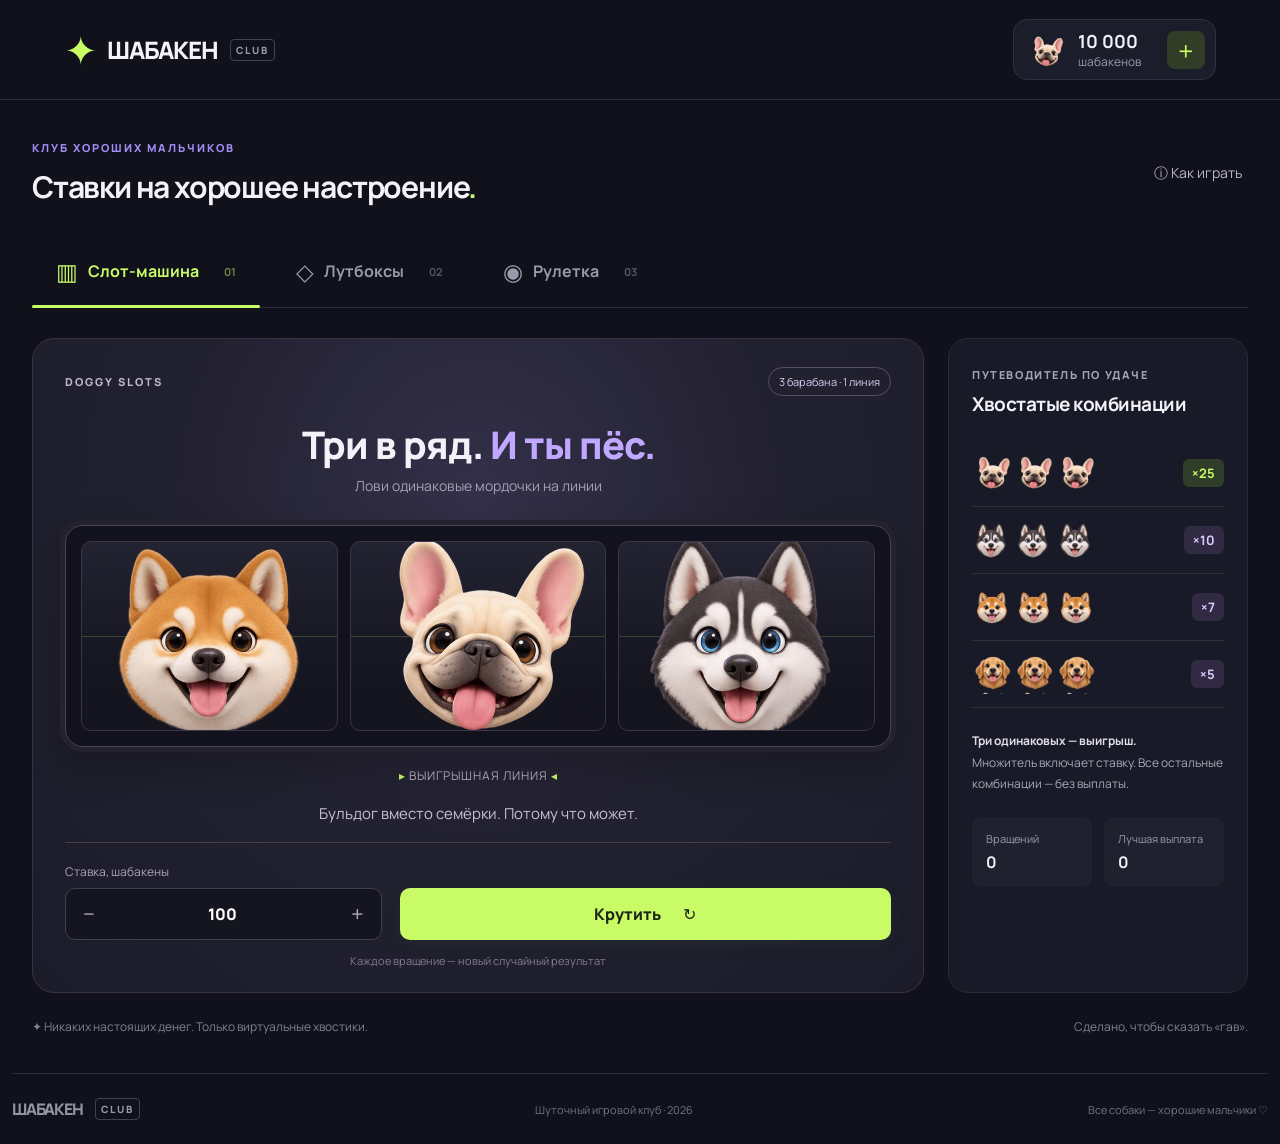
==== index.html @ 7f87ccec "Publish Shabaken Club on GitHub Pages" ====
<!doctype html>
<html lang="ru"><head><meta charset="UTF-8"><meta name="viewport" content="width=device-width,initial-scale=1"><meta name="theme-color" content="#10111b"><meta name="description" content="Слоты, лутбоксы и рулетка. Только собачки, котики и виртуальные шабакены."><title>ШАБАКЕН — клуб хороших мальчиков</title><link rel="icon" href="data:image/svg+xml,%3Csvg xmlns='http://www.w3.org/2000/svg' viewBox='0 0 64 64'%3E%3Crect width='64' height='64' rx='18' fill='%23c9fb66'/%3E%3Ctext x='8' y='47' font-size='44'%3E🐾%3C/text%3E%3C/svg%3E"><link rel="stylesheet" href="style.css"></head>
<body><header class="topbar"><a class="brand" href="#slots"><span class="brand-icon">✦</span> ШАБАКЕН<span class="brand-tag">CLUB</span></a><div class="wallet"><span class="coin">🐶</span><div><strong id="balance">10 000</strong><span>шабакенов</span></div><button id="refill" class="plus" aria-label="Получить 5 000 бесплатных шабакенов">+</button></div></header>
<main><div class="intro"><div><div class="eyebrow">КЛУБ ХОРОШИХ МАЛЬЧИКОВ</div><h1>Ставки на хорошее настроение<span>.</span></h1></div><button class="text-button" id="rules">ⓘ Как играть</button></div>
<nav class="tabs" aria-label="Режим игры"><button class="tab active" data-mode="slots" aria-selected="true"><span>▥</span> Слот-машина <small>01</small></button><button class="tab" data-mode="loot" aria-selected="false"><span>◇</span> Лутбоксы <small>02</small></button><button class="tab" data-mode="roulette" aria-selected="false"><span>◉</span> Рулетка <small>03</small></button></nav>
<section id="game" aria-label="Игровая зона"></section>
<section class="bottom-line"><span>✦ Никаких настоящих денег. Только виртуальные хвостики.</span><span>Сделано, чтобы сказать «гав».</span></section></main>
<footer><a class="brand" href="#slots">ШАБАКЕН<span class="brand-tag">CLUB</span></a><span>Шуточный игровой клуб · 2026</span><span>Все собаки — хорошие мальчики ♡</span></footer>
<div id="toast" role="status"></div><dialog id="modal"><button id="close-modal" class="close" aria-label="Закрыть">×</button><div id="modal-content"></div></dialog><script type="module" src="app.js"></script></body></html>
---- style.css ----
@import url('https://fonts.googleapis.com/css2?family=Manrope:wght@400;500;600;700;800&display=swap');
:root{font-family:Manrope,Arial,sans-serif;color:#f3f2f8;background:#10111b;font-synthesis:none;color-scheme:dark;--muted:#999aa9;--lime:#c9fb66;--purple:#a28cf7;--line:#2a2b39}*{box-sizing:border-box}body{margin:0}button,input,select{font:inherit}button,a,input,select{-webkit-tap-highlight-color:transparent}button{cursor:pointer}button:disabled{cursor:wait;opacity:.5}button:focus-visible,a:focus-visible,input:focus-visible,select:focus-visible{outline:3px solid var(--lime);outline-offset:4px}a{color:inherit;text-decoration:none}.topbar{height:100px;padding:0 max(5%,calc((100vw - 1320px)/2));border-bottom:1px solid var(--line);display:flex;align-items:center;justify-content:space-between}.brand{font-weight:800;font-size:24px;letter-spacing:-1px;display:flex;align-items:center;gap:10px}.brand-icon{color:var(--lime);font-size:40px}.brand-tag{font-size:10px;letter-spacing:2px;color:var(--muted);border:1px solid #41424d;border-radius:4px;padding:3px 5px;margin-left:2px}.wallet{display:flex;align-items:center;gap:13px;background:#1c1d2b;padding:9px 10px 9px 14px;border:1px solid #303140;border-radius:14px}.coin{font-size:28px}.wallet strong{font-size:18px}.wallet div>span{font-size:12px;color:var(--muted);display:block}.plus{border:0;border-radius:8px;color:var(--lime);background:#323d27;font-size:27px;width:38px;height:38px;margin-left:13px}main{max-width:1320px;margin:auto;padding:40px 32px 0}.intro{display:flex;justify-content:space-between;align-items:center;margin-bottom:32px}.eyebrow{font-size:11px;letter-spacing:2px;color:var(--purple);font-weight:800}h1{font-size:30px;letter-spacing:-1.2px;line-height:1.3;margin:12px 0 0}h1>span{color:var(--lime)}.text-button{color:#b9b8c6;background:none;border:0;font-size:14px}.tabs{display:flex;border-bottom:1px solid var(--line);gap:12px;margin-bottom:30px}.tab{font-size:16px;font-weight:700;background:none;border:0;color:var(--muted);padding:17px 24px 20px;position:relative;display:flex;align-items:center;gap:10px}.tab>span{font-size:23px}.tab small{font-size:11px;opacity:.5;margin-left:15px}.tab.active{color:var(--lime)}.tab.active:after{position:absolute;content:'';height:3px;background:var(--lime);bottom:-1px;left:0;right:0;border-radius:3px}.game-layout{display:grid;grid-template-columns:minmax(0,1fr) 300px;gap:24px}.machine{background:radial-gradient(ellipse at 50% 25%,#333049 0,#222130 48%,#1b1b29 100%);border:1px solid #363343;border-radius:22px;overflow:hidden;position:relative;padding:28px 32px 24px}.machine-head{display:flex;justify-content:space-between;align-items:center}.tiny-label{font-size:11px;letter-spacing:2px;font-weight:800;color:#beb9ce}.pill{font-size:11px;padding:6px 10px;border:1px solid #555062;color:#d6ccf2;border-radius:20px}.game-title{text-align:center;margin:22px 0 6px;font-size:38px;letter-spacing:-1px;font-weight:800}.game-title em{color:#c0a7ff;font-style:normal}.sub{text-align:center;color:#a6a0b6;font-size:14px;margin:0}.reels{display:grid;grid-template-columns:repeat(3,1fr);gap:12px;margin:30px 0 20px;padding:15px;background:#11121d;border:1px solid #494255;border-radius:18px;box-shadow:0 0 0 5px #242231,0 16px 40px #0004;position:relative}.reel{height:190px;background:linear-gradient(#222231,#151520 75%);border:1px solid #383647;border-radius:10px;display:flex;justify-content:center;align-items:center;overflow:hidden;position:relative}.reel:after{content:'';position:absolute;left:0;right:0;top:50%;height:1px;background:#c9fb6630}.reel .art{width:95%;aspect-ratio:1;position:relative;z-index:1}.emoji-art{display:flex;align-items:center;justify-content:center;font-size:90px}.payline{text-align:center;font-size:12px;color:#b9abc9;letter-spacing:1px}.payline span{color:var(--lime)}.result{min-height:58px;display:flex;align-items:center;justify-content:center;text-align:center;font-size:15px;color:#c7bfd6;padding:12px 0}.result.win{color:var(--lime);font-weight:800}.controls{border-top:1px solid #41404b;padding-top:20px;display:flex;gap:18px;align-items:flex-end}.field{flex:1;min-width:0}.field label{display:block;font-size:12px;color:#aaa5b8;margin-bottom:8px}.stepper{display:flex;background:#15151f;border:1px solid #41404d;border-radius:10px;height:52px;align-items:center}.stepper button{background:none;color:#adabbc;border:0;font-size:22px;padding:0 17px;height:100%}.stepper input{width:60px;min-width:0;flex:1;background:none;border:0;color:white;text-align:center;font-size:16px;font-weight:800;-moz-appearance:textfield}.stepper input::-webkit-inner-spin-button{display:none}.primary{background:var(--lime);color:#202617;border:0;border-radius:10px;font-size:16px;font-weight:800;min-height:52px;padding:13px 24px;box-shadow:0 4px 20px #c9fb660c}.spin{flex:1.4;display:flex;justify-content:center;gap:22px;align-items:center}.hint{text-align:center;font-size:11px;color:#827d95;margin:13px 0 0}.sidebar{background:#191a27;border:1px solid var(--line);border-radius:20px;padding:23px}.section-kicker{color:#a7a1b7;font-size:11px;font-weight:800;letter-spacing:1.6px}.sidebar h2{font-size:19px;margin:7px 0 23px;letter-spacing:-.5px}.payout-row{display:flex;align-items:center;justify-content:space-between;gap:7px;padding:13px 0;border-bottom:1px solid #30303d;font-size:13px}.payout-symbols{display:flex;gap:2px}.mini{width:40px;height:40px;display:inline-block;font-size:28px;border-radius:9px}.payout-row b{color:#dbcbff;background:#302b42;padding:5px 9px;border-radius:6px;font-size:13px}.payout-row:first-of-type b{color:var(--lime);background:#303e29}.side-note{color:#aaa7b7;font-size:12px;line-height:1.8;margin:22px 0 0}.side-note strong{color:#e3deed}.stats{display:flex;gap:12px;margin-top:22px}.stat{flex:1;padding:14px;background:#20212f;border-radius:10px}.stat span{font-size:11px;color:var(--muted);display:block}.stat strong{display:block;margin-top:5px;font-size:16px}.bottom-line{display:flex;justify-content:space-between;font-size:12px;color:#828292;padding:25px 0 38px;gap:20px}footer{max-width:1256px;margin:0 auto;border-top:1px solid var(--line);padding:24px 0;display:flex;align-items:center;justify-content:space-between;color:#717382;font-size:11px}footer .brand{font-size:16px;color:#9494a2}#toast{position:fixed;bottom:25px;left:50%;transform:translateX(-50%);background:#c9fb66;color:#1d2418;padding:14px 24px;border-radius:12px;font-size:14px;font-weight:700;opacity:0;pointer-events:none;z-index:20;transition:opacity .2s}#toast.show{opacity:1}dialog{background:#202130;color:#eee;max-width:620px;width:calc(100% - 32px);border:1px solid #494458;border-radius:20px;padding:30px;line-height:1.8}dialog::backdrop{background:#080914b8;backdrop-filter:blur(6px)}dialog h2{font-size:24px;margin-top:0}.close{float:right;background:#303140;border:0;color:white;border-radius:8px;font-size:24px;padding:0 10px}dialog p,dialog li{font-size:14px;color:#c6c4d0}.spinning .art{animation:shuffle .16s infinite}.spinning .reel:nth-child(2) .art{animation-delay:.04s}.spinning .reel:nth-child(3) .art{animation-delay:.08s}@keyframes shuffle{0%{transform:translateY(-50px);filter:blur(3px)}100%{transform:translateY(55px);filter:blur(3px)}}@media(prefers-reduced-motion:reduce){*,*:before,*:after{animation:none!important;transition:none!important}}@media(max-width:950px){.game-layout{grid-template-columns:minmax(0,1fr) 250px}.machine{padding:22px}.reel{height:160px}.tab{padding-left:16px;padding-right:16px}footer{margin:0 32px}.intro h1{font-size:25px}.payout-symbols .mini{width:31px;height:31px}.sidebar{padding:18px}}@media(max-width:720px){.topbar{height:82px;padding:0 18px}.brand{font-size:19px}.brand-icon{font-size:30px}.brand-tag{font-size:8px}.wallet{gap:7px;padding:7px}.wallet strong{font-size:15px}.wallet .coin{font-size:22px}.plus{margin-left:3px;width:30px;height:33px}main{padding:27px 16px 0}.intro{align-items:flex-start;gap:12px;margin-bottom:22px}h1{font-size:23px!important;max-width:330px}.intro .text-button{font-size:0}.intro .text-button:first-letter{font-size:22px}.eyebrow{font-size:9px}.tabs{gap:0;margin-bottom:20px}.tab{flex:1;font-size:13px;padding:12px 4px 16px;gap:6px;justify-content:center}.tab small{display:none}.tab>span{font-size:20px}.game-layout{grid-template-columns:1fr}.machine{padding:19px 16px}.game-title{font-size:32px}.reels{padding:9px;gap:7px;margin:25px 0 14px}.reel{height:auto;min-height:112px;aspect-ratio:.9}.emoji-art{font-size:62px}.controls{gap:12px}.primary{padding:12px 15px;font-size:14px}.stepper button{padding:0 13px}.sidebar{padding:20px}.sidebar h2{margin-bottom:8px}.payout-symbols .mini{width:40px;height:40px}.bottom-line{display:block;padding:22px 0;font-size:11px;line-height:1.8}.bottom-line span{display:block}footer{margin:0 16px;gap:15px;flex-wrap:wrap}footer>span:last-child{display:none}}
.art{display:inline-block;flex-shrink:0;background-image:url('dogs.png');background-size:300% 300%;background-repeat:no-repeat;vertical-align:middle}.coin .art{width:37px;height:37px}.toxic .art{filter:hue-rotate(65deg) saturate(1.4)}.cosmic .art{filter:hue-rotate(200deg) saturate(1.5)}.secondary{border:1px solid #494451;border-radius:10px;background:#242331;color:#ddd6ef;padding:12px 18px;font-size:14px}.secondary b{color:var(--lime);margin-left:12px}.loot-header{display:flex;justify-content:space-between;align-items:center;gap:14px;margin-bottom:25px}.loot-header h2{font-size:28px;margin:8px 0;letter-spacing:-1px}.box-grid{display:grid;grid-template-columns:repeat(3,1fr);gap:20px}.box-card{text-align:left;color:#eeedf4;position:relative;background:radial-gradient(ellipse at 50% 38%,#373044,#1d1d2b 65%);border:1px solid #35323f;border-radius:18px;padding:23px;transition:border-color .2s,transform .2s}.box-card:hover{transform:translateY(-3px);border-color:#8b7bac}.box-card.selected{border-color:var(--lime);box-shadow:0 0 0 1px #c9fb6630}.box-art{height:210px;display:flex;justify-content:center;margin:10px 0}.box-art .art{height:100%;aspect-ratio:1}.box-card h3{margin:12px 0 6px;font-size:21px;letter-spacing:-.5px}.box-card p{font-size:13px;line-height:1.7;min-height:44px;margin:0;color:#a8a3b7}.box-price{border-top:1px solid #3b3648;padding-top:16px;margin-top:17px;font-size:20px;font-weight:800}.box-price span{font-size:12px;color:#a9a4b5;font-weight:400}.box-price b{float:right;font-size:16px;color:var(--lime)}.loot-action{display:flex;align-items:center;justify-content:space-between;gap:20px;background:#1c1d2a;border-radius:14px;padding:22px;margin-top:22px}.loot-action h3{margin:0 0 6px;font-size:17px}.loot-action p{font-size:12px;color:#a6a3b5;margin:0}.loot-result{margin-top:20px;border:1px dashed #494155;border-radius:14px;min-height:155px;display:flex;gap:23px;justify-content:center;align-items:center;padding:12px 24px;background:linear-gradient(110deg,#23202f,#1b1b28)}.loot-result>span{font-size:40px;color:#af9acb}.loot-result p{font-size:14px;color:#a6a0b7}.loot-result h3{margin:7px 0;font-size:22px}.loot-result .drop-art .art{width:130px;height:130px}.drop-star{margin-left:auto;color:var(--lime)!important}.opening .art{width:130px;height:130px;animation:wobble .25s infinite alternate}@keyframes wobble{to{transform:rotate(8deg) scale(1.06)}}.pool-header{display:flex;align-items:center;justify-content:space-between;gap:15px;margin-top:24px}.pool-header h3{font-size:18px}.pool-header>span{font-size:12px;color:#9f99ab}.pool{display:grid;grid-template-columns:repeat(4,1fr);gap:12px}.pool-item{display:flex;align-items:center;gap:10px;border:1px solid var(--line);border-radius:10px;padding:10px}.pool-item>.art{width:56px;height:56px}.pool-item b{display:block;font-size:12px}.rarity{font-size:11px;display:inline-block;margin-top:7px;color:#aca8bb}.rarity.chase{color:var(--lime)}.rarity.rare{color:#bc9eff}.local-note{font-size:11px;color:#807a90;line-height:1.8;margin-top:20px}.collection-grid{display:grid;grid-template-columns:repeat(3,1fr);gap:14px}.collection-item{background:#191a27;border:1px solid #393444;border-radius:12px;padding:15px;text-align:center}.collection-item .art{width:100%;aspect-ratio:1}.collection-item b{display:block;font-size:13px;line-height:1.5;margin:8px 0}.collection-item>span:last-child{color:#a7a2b5;font-size:12px}.empty-collection{text-align:center;font-size:60px;color:#bba0e9;padding:25px}.source-link{color:var(--lime);text-decoration:underline}.wheel-wrap{position:relative;width:330px;aspect-ratio:1;margin:28px auto 10px}.wheel{position:relative;height:100%;border-radius:50%;border:9px solid #5e516b;box-shadow:0 0 0 5px #191724,0 0 0 7px #484152,0 20px 50px #0005;transition:transform 3.2s cubic-bezier(.15,.65,.12,1)}.pointer{position:absolute;top:-17px;left:50%;transform:translateX(-50%);z-index:4;color:var(--lime);font-size:28px;filter:drop-shadow(0 3px 2px #0008)}.wheel-number{position:absolute;inset:0;display:flex;justify-content:center;text-align:center}.wheel-number b{padding-top:8px;font-size:10px;font-weight:800}.wheel-center{position:absolute;inset:22%;background:radial-gradient(#383146,#1c1b2a);border:7px solid #5d4d66;border-radius:50%;display:flex;flex-direction:column;align-items:center;justify-content:center;box-shadow:0 0 0 4px #1d1b29}.wheel-center .art{width:120px;height:120px}.wheel-center>span:last-child{font-size:7px;letter-spacing:1.5px;color:#d1beda;margin-top:2px}.roulette-sidebar{padding:22px}.color-bets{display:grid;gap:9px}.color-bet{display:flex;align-items:center;gap:10px;text-align:left;padding:8px 10px;border-radius:10px;background:#232330;border:1px solid #464150;color:white;min-height:60px}.color-bet.red{background:#422734;border-color:#714054}.color-bet.zero{background:#29352a;border-color:#465c3b}.color-bet.chosen{outline:2px solid var(--lime);outline-offset:2px}.color-bet .art{height:43px;width:43px}.color-bet b{font-size:14px}.color-bet small{display:block;font-size:11px;color:#b4abbf}.color-bet strong{margin-left:auto;font-size:13px;color:#d1c7e1}.select-label{font-size:12px;color:#a9a2b9;display:block;margin:18px 0 8px}select,#number{color:#e0d9ed;border:1px solid #484150;border-radius:8px;background:#23212e;padding:10px;width:100%;font-size:13px}.roulette-sidebar .controls{display:block;border:0;padding-top:20px}.roulette-sidebar .spin{width:100%;margin-top:14px}.roulette-sidebar .side-note{font-size:11px;margin-top:15px}.history{min-height:34px;display:flex;justify-content:center;align-items:center;gap:7px;color:#878194;font-size:12px}.number-chip{width:29px;height:29px;display:flex;justify-content:center;align-items:center;border-radius:7px;font-size:12px}.number-chip.red{background:#95475b;color:white}.number-chip.black{background:#292735;border:1px solid #54505f;color:white}.number-chip.green{background:#628c48;color:white}[hidden]{display:none!important}@media(max-width:950px){.pool{grid-template-columns:repeat(2,1fr)}.box-art{height:170px}.box-card{padding:18px}.box-card h3{font-size:18px}.wheel-wrap{width:290px}.wheel-center .art{width:100px;height:100px}}@media(max-width:720px){.box-grid{gap:10px;grid-template-columns:1fr}.box-card{display:grid;grid-template-columns:110px 1fr;padding:16px;column-gap:16px}.box-art{grid-row:1/5;margin:0;height:110px}.box-card>.section-kicker{grid-column:2;font-size:9px}.box-card h3{grid-column:2;margin:6px 0;font-size:18px}.box-card p{grid-column:2;font-size:12px;min-height:0}.box-price{grid-column:2;margin:8px 0 0;padding-top:7px;font-size:17px}.loot-header{align-items:flex-start}.loot-header h2{font-size:24px}.loot-header .section-kicker{font-size:9px}.secondary{padding:10px;font-size:12px;white-space:nowrap}.secondary b{margin-left:5px}.loot-action{align-items:stretch;flex-direction:column;gap:15px;padding:18px}.loot-result{gap:12px;padding:15px;min-height:140px}.loot-result .drop-art .art{width:100px;height:100px}.loot-result h3{font-size:18px}.loot-result p{font-size:12px}.pool-header{align-items:flex-start;flex-direction:column;gap:0}.pool-header>span{margin-bottom:15px}.pool-item{padding:8px;gap:7px}.pool-item>.art{width:40px;height:40px}.pool-item b{font-size:11px}.pool-item .rarity{font-size:10px}.wheel-wrap{width:min(290px,90%)}.roulette-sidebar .color-bets{grid-template-columns:repeat(3,1fr)}.color-bet{flex-direction:column;gap:4px;text-align:center;padding:9px 4px}.color-bet strong{margin:0}.color-bet b{font-size:12px}.color-bet small{font-size:10px}.collection-grid{grid-template-columns:repeat(2,1fr)}.drop-star{display:none}}
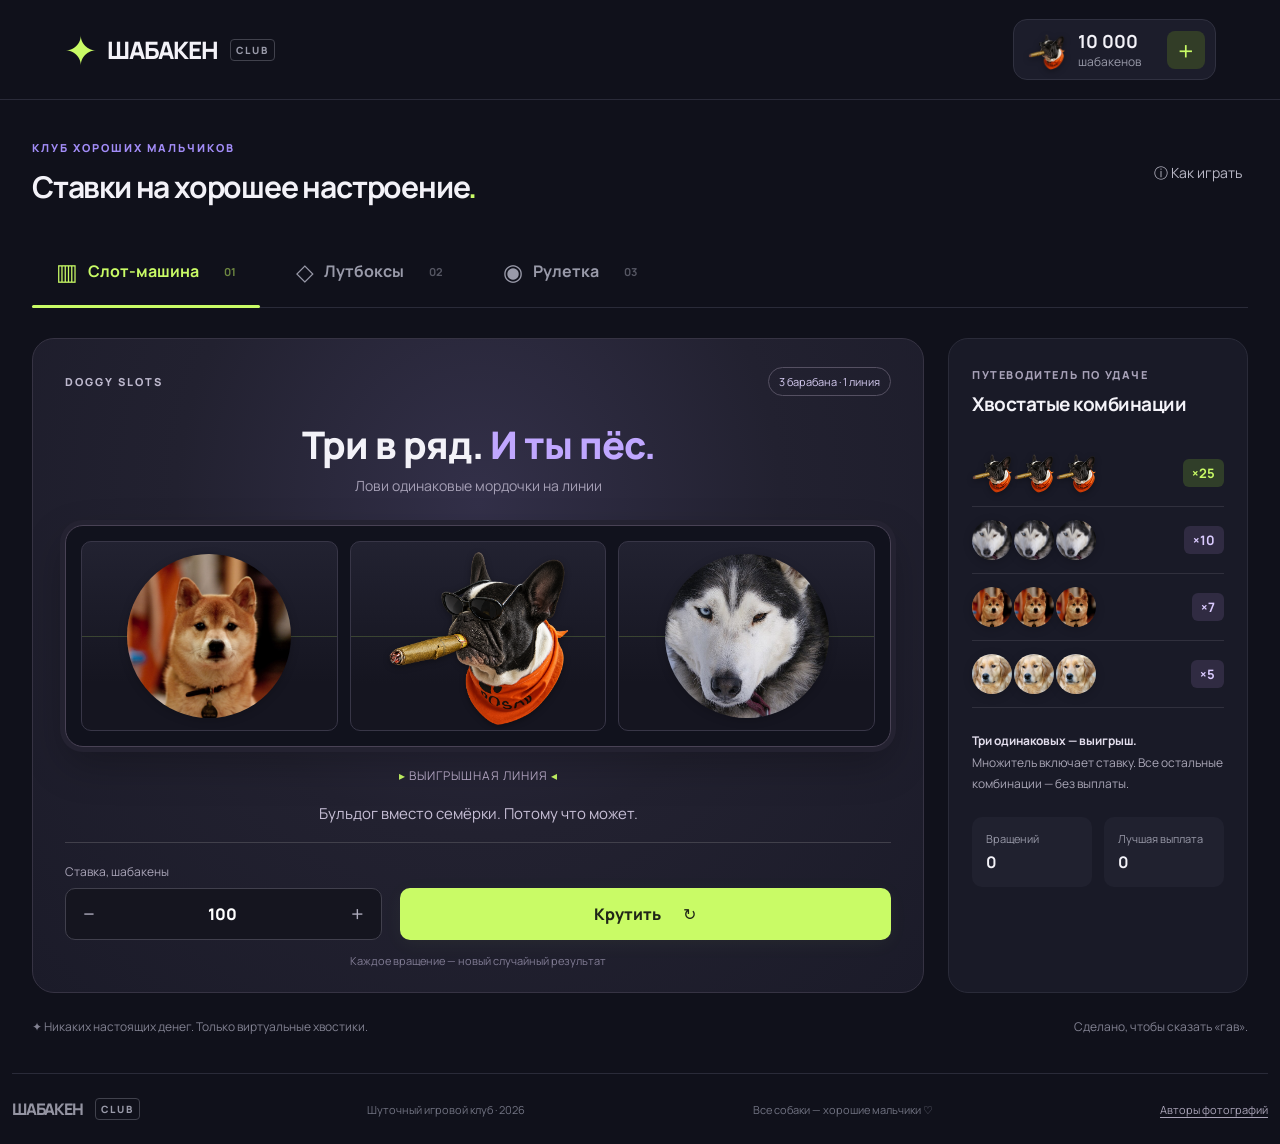
==== commit c8b24dcf: "Replace animal faces with real photos and transparent bulldog cutout" ====
--- a/index.html
+++ b/index.html
@@ -1,9 +1,9 @@
 <!doctype html>
-<html lang="ru"><head><meta charset="UTF-8"><meta name="viewport" content="width=device-width,initial-scale=1"><meta name="theme-color" content="#10111b"><meta name="description" content="Слоты, лутбоксы и рулетка. Только собачки, котики и виртуальные шабакены."><title>ШАБАКЕН — клуб хороших мальчиков</title><link rel="icon" href="data:image/svg+xml,%3Csvg xmlns='http://www.w3.org/2000/svg' viewBox='0 0 64 64'%3E%3Crect width='64' height='64' rx='18' fill='%23c9fb66'/%3E%3Ctext x='8' y='47' font-size='44'%3E🐾%3C/text%3E%3C/svg%3E"><link rel="stylesheet" href="style.css"></head>
+<html lang="ru"><head><meta charset="UTF-8"><meta name="viewport" content="width=device-width,initial-scale=1"><meta name="theme-color" content="#10111b"><meta name="description" content="Слоты, лутбоксы и рулетка. Только собачки, котики и виртуальные шабакены."><title>ШАБАКЕН — клуб хороших мальчиков</title><link rel="icon" href="data:image/svg+xml,%3Csvg xmlns='http://www.w3.org/2000/svg' viewBox='0 0 64 64'%3E%3Crect width='64' height='64' rx='18' fill='%23c9fb66'/%3E%3Ctext x='8' y='47' font-size='44'%3E🐾%3C/text%3E%3C/svg%3E"><link rel="stylesheet" href="style.css?v=photos-1"></head>
 <body><header class="topbar"><a class="brand" href="#slots"><span class="brand-icon">✦</span> ШАБАКЕН<span class="brand-tag">CLUB</span></a><div class="wallet"><span class="coin">🐶</span><div><strong id="balance">10 000</strong><span>шабакенов</span></div><button id="refill" class="plus" aria-label="Получить 5 000 бесплатных шабакенов">+</button></div></header>
 <main><div class="intro"><div><div class="eyebrow">КЛУБ ХОРОШИХ МАЛЬЧИКОВ</div><h1>Ставки на хорошее настроение<span>.</span></h1></div><button class="text-button" id="rules">ⓘ Как играть</button></div>
 <nav class="tabs" aria-label="Режим игры"><button class="tab active" data-mode="slots" aria-selected="true"><span>▥</span> Слот-машина <small>01</small></button><button class="tab" data-mode="loot" aria-selected="false"><span>◇</span> Лутбоксы <small>02</small></button><button class="tab" data-mode="roulette" aria-selected="false"><span>◉</span> Рулетка <small>03</small></button></nav>
 <section id="game" aria-label="Игровая зона"></section>
 <section class="bottom-line"><span>✦ Никаких настоящих денег. Только виртуальные хвостики.</span><span>Сделано, чтобы сказать «гав».</span></section></main>
-<footer><a class="brand" href="#slots">ШАБАКЕН<span class="brand-tag">CLUB</span></a><span>Шуточный игровой клуб · 2026</span><span>Все собаки — хорошие мальчики ♡</span></footer>
-<div id="toast" role="status"></div><dialog id="modal"><button id="close-modal" class="close" aria-label="Закрыть">×</button><div id="modal-content"></div></dialog><script type="module" src="app.js"></script></body></html>
+<footer><a class="brand" href="#slots">ШАБАКЕН<span class="brand-tag">CLUB</span></a><span>Шуточный игровой клуб · 2026</span><span>Все собаки — хорошие мальчики ♡</span><a class="photo-credit" href="assets/credits.html">Авторы фотографий</a></footer>
+<div id="toast" role="status"></div><dialog id="modal"><button id="close-modal" class="close" aria-label="Закрыть">×</button><div id="modal-content"></div></dialog><script type="module" src="app.js?v=photos-1"></script></body></html>
--- a/style.css
+++ b/style.css
@@ -1,3 +1,4 @@
 @import url('https://fonts.googleapis.com/css2?family=Manrope:wght@400;500;600;700;800&display=swap');
 :root{font-family:Manrope,Arial,sans-serif;color:#f3f2f8;background:#10111b;font-synthesis:none;color-scheme:dark;--muted:#999aa9;--lime:#c9fb66;--purple:#a28cf7;--line:#2a2b39}*{box-sizing:border-box}body{margin:0}button,input,select{font:inherit}button,a,input,select{-webkit-tap-highlight-color:transparent}button{cursor:pointer}button:disabled{cursor:wait;opacity:.5}button:focus-visible,a:focus-visible,input:focus-visible,select:focus-visible{outline:3px solid var(--lime);outline-offset:4px}a{color:inherit;text-decoration:none}.topbar{height:100px;padding:0 max(5%,calc((100vw - 1320px)/2));border-bottom:1px solid var(--line);display:flex;align-items:center;justify-content:space-between}.brand{font-weight:800;font-size:24px;letter-spacing:-1px;display:flex;align-items:center;gap:10px}.brand-icon{color:var(--lime);font-size:40px}.brand-tag{font-size:10px;letter-spacing:2px;color:var(--muted);border:1px solid #41424d;border-radius:4px;padding:3px 5px;margin-left:2px}.wallet{display:flex;align-items:center;gap:13px;background:#1c1d2b;padding:9px 10px 9px 14px;border:1px solid #303140;border-radius:14px}.coin{font-size:28px}.wallet strong{font-size:18px}.wallet div>span{font-size:12px;color:var(--muted);display:block}.plus{border:0;border-radius:8px;color:var(--lime);background:#323d27;font-size:27px;width:38px;height:38px;margin-left:13px}main{max-width:1320px;margin:auto;padding:40px 32px 0}.intro{display:flex;justify-content:space-between;align-items:center;margin-bottom:32px}.eyebrow{font-size:11px;letter-spacing:2px;color:var(--purple);font-weight:800}h1{font-size:30px;letter-spacing:-1.2px;line-height:1.3;margin:12px 0 0}h1>span{color:var(--lime)}.text-button{color:#b9b8c6;background:none;border:0;font-size:14px}.tabs{display:flex;border-bottom:1px solid var(--line);gap:12px;margin-bottom:30px}.tab{font-size:16px;font-weight:700;background:none;border:0;color:var(--muted);padding:17px 24px 20px;position:relative;display:flex;align-items:center;gap:10px}.tab>span{font-size:23px}.tab small{font-size:11px;opacity:.5;margin-left:15px}.tab.active{color:var(--lime)}.tab.active:after{position:absolute;content:'';height:3px;background:var(--lime);bottom:-1px;left:0;right:0;border-radius:3px}.game-layout{display:grid;grid-template-columns:minmax(0,1fr) 300px;gap:24px}.machine{background:radial-gradient(ellipse at 50% 25%,#333049 0,#222130 48%,#1b1b29 100%);border:1px solid #363343;border-radius:22px;overflow:hidden;position:relative;padding:28px 32px 24px}.machine-head{display:flex;justify-content:space-between;align-items:center}.tiny-label{font-size:11px;letter-spacing:2px;font-weight:800;color:#beb9ce}.pill{font-size:11px;padding:6px 10px;border:1px solid #555062;color:#d6ccf2;border-radius:20px}.game-title{text-align:center;margin:22px 0 6px;font-size:38px;letter-spacing:-1px;font-weight:800}.game-title em{color:#c0a7ff;font-style:normal}.sub{text-align:center;color:#a6a0b6;font-size:14px;margin:0}.reels{display:grid;grid-template-columns:repeat(3,1fr);gap:12px;margin:30px 0 20px;padding:15px;background:#11121d;border:1px solid #494255;border-radius:18px;box-shadow:0 0 0 5px #242231,0 16px 40px #0004;position:relative}.reel{height:190px;background:linear-gradient(#222231,#151520 75%);border:1px solid #383647;border-radius:10px;display:flex;justify-content:center;align-items:center;overflow:hidden;position:relative}.reel:after{content:'';position:absolute;left:0;right:0;top:50%;height:1px;background:#c9fb6630}.reel .art{width:95%;aspect-ratio:1;position:relative;z-index:1}.emoji-art{display:flex;align-items:center;justify-content:center;font-size:90px}.payline{text-align:center;font-size:12px;color:#b9abc9;letter-spacing:1px}.payline span{color:var(--lime)}.result{min-height:58px;display:flex;align-items:center;justify-content:center;text-align:center;font-size:15px;color:#c7bfd6;padding:12px 0}.result.win{color:var(--lime);font-weight:800}.controls{border-top:1px solid #41404b;padding-top:20px;display:flex;gap:18px;align-items:flex-end}.field{flex:1;min-width:0}.field label{display:block;font-size:12px;color:#aaa5b8;margin-bottom:8px}.stepper{display:flex;background:#15151f;border:1px solid #41404d;border-radius:10px;height:52px;align-items:center}.stepper button{background:none;color:#adabbc;border:0;font-size:22px;padding:0 17px;height:100%}.stepper input{width:60px;min-width:0;flex:1;background:none;border:0;color:white;text-align:center;font-size:16px;font-weight:800;-moz-appearance:textfield}.stepper input::-webkit-inner-spin-button{display:none}.primary{background:var(--lime);color:#202617;border:0;border-radius:10px;font-size:16px;font-weight:800;min-height:52px;padding:13px 24px;box-shadow:0 4px 20px #c9fb660c}.spin{flex:1.4;display:flex;justify-content:center;gap:22px;align-items:center}.hint{text-align:center;font-size:11px;color:#827d95;margin:13px 0 0}.sidebar{background:#191a27;border:1px solid var(--line);border-radius:20px;padding:23px}.section-kicker{color:#a7a1b7;font-size:11px;font-weight:800;letter-spacing:1.6px}.sidebar h2{font-size:19px;margin:7px 0 23px;letter-spacing:-.5px}.payout-row{display:flex;align-items:center;justify-content:space-between;gap:7px;padding:13px 0;border-bottom:1px solid #30303d;font-size:13px}.payout-symbols{display:flex;gap:2px}.mini{width:40px;height:40px;display:inline-block;font-size:28px;border-radius:9px}.payout-row b{color:#dbcbff;background:#302b42;padding:5px 9px;border-radius:6px;font-size:13px}.payout-row:first-of-type b{color:var(--lime);background:#303e29}.side-note{color:#aaa7b7;font-size:12px;line-height:1.8;margin:22px 0 0}.side-note strong{color:#e3deed}.stats{display:flex;gap:12px;margin-top:22px}.stat{flex:1;padding:14px;background:#20212f;border-radius:10px}.stat span{font-size:11px;color:var(--muted);display:block}.stat strong{display:block;margin-top:5px;font-size:16px}.bottom-line{display:flex;justify-content:space-between;font-size:12px;color:#828292;padding:25px 0 38px;gap:20px}footer{max-width:1256px;margin:0 auto;border-top:1px solid var(--line);padding:24px 0;display:flex;align-items:center;justify-content:space-between;color:#717382;font-size:11px}footer .brand{font-size:16px;color:#9494a2}#toast{position:fixed;bottom:25px;left:50%;transform:translateX(-50%);background:#c9fb66;color:#1d2418;padding:14px 24px;border-radius:12px;font-size:14px;font-weight:700;opacity:0;pointer-events:none;z-index:20;transition:opacity .2s}#toast.show{opacity:1}dialog{background:#202130;color:#eee;max-width:620px;width:calc(100% - 32px);border:1px solid #494458;border-radius:20px;padding:30px;line-height:1.8}dialog::backdrop{background:#080914b8;backdrop-filter:blur(6px)}dialog h2{font-size:24px;margin-top:0}.close{float:right;background:#303140;border:0;color:white;border-radius:8px;font-size:24px;padding:0 10px}dialog p,dialog li{font-size:14px;color:#c6c4d0}.spinning .art{animation:shuffle .16s infinite}.spinning .reel:nth-child(2) .art{animation-delay:.04s}.spinning .reel:nth-child(3) .art{animation-delay:.08s}@keyframes shuffle{0%{transform:translateY(-50px);filter:blur(3px)}100%{transform:translateY(55px);filter:blur(3px)}}@media(prefers-reduced-motion:reduce){*,*:before,*:after{animation:none!important;transition:none!important}}@media(max-width:950px){.game-layout{grid-template-columns:minmax(0,1fr) 250px}.machine{padding:22px}.reel{height:160px}.tab{padding-left:16px;padding-right:16px}footer{margin:0 32px}.intro h1{font-size:25px}.payout-symbols .mini{width:31px;height:31px}.sidebar{padding:18px}}@media(max-width:720px){.topbar{height:82px;padding:0 18px}.brand{font-size:19px}.brand-icon{font-size:30px}.brand-tag{font-size:8px}.wallet{gap:7px;padding:7px}.wallet strong{font-size:15px}.wallet .coin{font-size:22px}.plus{margin-left:3px;width:30px;height:33px}main{padding:27px 16px 0}.intro{align-items:flex-start;gap:12px;margin-bottom:22px}h1{font-size:23px!important;max-width:330px}.intro .text-button{font-size:0}.intro .text-button:first-letter{font-size:22px}.eyebrow{font-size:9px}.tabs{gap:0;margin-bottom:20px}.tab{flex:1;font-size:13px;padding:12px 4px 16px;gap:6px;justify-content:center}.tab small{display:none}.tab>span{font-size:20px}.game-layout{grid-template-columns:1fr}.machine{padding:19px 16px}.game-title{font-size:32px}.reels{padding:9px;gap:7px;margin:25px 0 14px}.reel{height:auto;min-height:112px;aspect-ratio:.9}.emoji-art{font-size:62px}.controls{gap:12px}.primary{padding:12px 15px;font-size:14px}.stepper button{padding:0 13px}.sidebar{padding:20px}.sidebar h2{margin-bottom:8px}.payout-symbols .mini{width:40px;height:40px}.bottom-line{display:block;padding:22px 0;font-size:11px;line-height:1.8}.bottom-line span{display:block}footer{margin:0 16px;gap:15px;flex-wrap:wrap}footer>span:last-child{display:none}}
 .art{display:inline-block;flex-shrink:0;background-image:url('dogs.png');background-size:300% 300%;background-repeat:no-repeat;vertical-align:middle}.coin .art{width:37px;height:37px}.toxic .art{filter:hue-rotate(65deg) saturate(1.4)}.cosmic .art{filter:hue-rotate(200deg) saturate(1.5)}.secondary{border:1px solid #494451;border-radius:10px;background:#242331;color:#ddd6ef;padding:12px 18px;font-size:14px}.secondary b{color:var(--lime);margin-left:12px}.loot-header{display:flex;justify-content:space-between;align-items:center;gap:14px;margin-bottom:25px}.loot-header h2{font-size:28px;margin:8px 0;letter-spacing:-1px}.box-grid{display:grid;grid-template-columns:repeat(3,1fr);gap:20px}.box-card{text-align:left;color:#eeedf4;position:relative;background:radial-gradient(ellipse at 50% 38%,#373044,#1d1d2b 65%);border:1px solid #35323f;border-radius:18px;padding:23px;transition:border-color .2s,transform .2s}.box-card:hover{transform:translateY(-3px);border-color:#8b7bac}.box-card.selected{border-color:var(--lime);box-shadow:0 0 0 1px #c9fb6630}.box-art{height:210px;display:flex;justify-content:center;margin:10px 0}.box-art .art{height:100%;aspect-ratio:1}.box-card h3{margin:12px 0 6px;font-size:21px;letter-spacing:-.5px}.box-card p{font-size:13px;line-height:1.7;min-height:44px;margin:0;color:#a8a3b7}.box-price{border-top:1px solid #3b3648;padding-top:16px;margin-top:17px;font-size:20px;font-weight:800}.box-price span{font-size:12px;color:#a9a4b5;font-weight:400}.box-price b{float:right;font-size:16px;color:var(--lime)}.loot-action{display:flex;align-items:center;justify-content:space-between;gap:20px;background:#1c1d2a;border-radius:14px;padding:22px;margin-top:22px}.loot-action h3{margin:0 0 6px;font-size:17px}.loot-action p{font-size:12px;color:#a6a3b5;margin:0}.loot-result{margin-top:20px;border:1px dashed #494155;border-radius:14px;min-height:155px;display:flex;gap:23px;justify-content:center;align-items:center;padding:12px 24px;background:linear-gradient(110deg,#23202f,#1b1b28)}.loot-result>span{font-size:40px;color:#af9acb}.loot-result p{font-size:14px;color:#a6a0b7}.loot-result h3{margin:7px 0;font-size:22px}.loot-result .drop-art .art{width:130px;height:130px}.drop-star{margin-left:auto;color:var(--lime)!important}.opening .art{width:130px;height:130px;animation:wobble .25s infinite alternate}@keyframes wobble{to{transform:rotate(8deg) scale(1.06)}}.pool-header{display:flex;align-items:center;justify-content:space-between;gap:15px;margin-top:24px}.pool-header h3{font-size:18px}.pool-header>span{font-size:12px;color:#9f99ab}.pool{display:grid;grid-template-columns:repeat(4,1fr);gap:12px}.pool-item{display:flex;align-items:center;gap:10px;border:1px solid var(--line);border-radius:10px;padding:10px}.pool-item>.art{width:56px;height:56px}.pool-item b{display:block;font-size:12px}.rarity{font-size:11px;display:inline-block;margin-top:7px;color:#aca8bb}.rarity.chase{color:var(--lime)}.rarity.rare{color:#bc9eff}.local-note{font-size:11px;color:#807a90;line-height:1.8;margin-top:20px}.collection-grid{display:grid;grid-template-columns:repeat(3,1fr);gap:14px}.collection-item{background:#191a27;border:1px solid #393444;border-radius:12px;padding:15px;text-align:center}.collection-item .art{width:100%;aspect-ratio:1}.collection-item b{display:block;font-size:13px;line-height:1.5;margin:8px 0}.collection-item>span:last-child{color:#a7a2b5;font-size:12px}.empty-collection{text-align:center;font-size:60px;color:#bba0e9;padding:25px}.source-link{color:var(--lime);text-decoration:underline}.wheel-wrap{position:relative;width:330px;aspect-ratio:1;margin:28px auto 10px}.wheel{position:relative;height:100%;border-radius:50%;border:9px solid #5e516b;box-shadow:0 0 0 5px #191724,0 0 0 7px #484152,0 20px 50px #0005;transition:transform 3.2s cubic-bezier(.15,.65,.12,1)}.pointer{position:absolute;top:-17px;left:50%;transform:translateX(-50%);z-index:4;color:var(--lime);font-size:28px;filter:drop-shadow(0 3px 2px #0008)}.wheel-number{position:absolute;inset:0;display:flex;justify-content:center;text-align:center}.wheel-number b{padding-top:8px;font-size:10px;font-weight:800}.wheel-center{position:absolute;inset:22%;background:radial-gradient(#383146,#1c1b2a);border:7px solid #5d4d66;border-radius:50%;display:flex;flex-direction:column;align-items:center;justify-content:center;box-shadow:0 0 0 4px #1d1b29}.wheel-center .art{width:120px;height:120px}.wheel-center>span:last-child{font-size:7px;letter-spacing:1.5px;color:#d1beda;margin-top:2px}.roulette-sidebar{padding:22px}.color-bets{display:grid;gap:9px}.color-bet{display:flex;align-items:center;gap:10px;text-align:left;padding:8px 10px;border-radius:10px;background:#232330;border:1px solid #464150;color:white;min-height:60px}.color-bet.red{background:#422734;border-color:#714054}.color-bet.zero{background:#29352a;border-color:#465c3b}.color-bet.chosen{outline:2px solid var(--lime);outline-offset:2px}.color-bet .art{height:43px;width:43px}.color-bet b{font-size:14px}.color-bet small{display:block;font-size:11px;color:#b4abbf}.color-bet strong{margin-left:auto;font-size:13px;color:#d1c7e1}.select-label{font-size:12px;color:#a9a2b9;display:block;margin:18px 0 8px}select,#number{color:#e0d9ed;border:1px solid #484150;border-radius:8px;background:#23212e;padding:10px;width:100%;font-size:13px}.roulette-sidebar .controls{display:block;border:0;padding-top:20px}.roulette-sidebar .spin{width:100%;margin-top:14px}.roulette-sidebar .side-note{font-size:11px;margin-top:15px}.history{min-height:34px;display:flex;justify-content:center;align-items:center;gap:7px;color:#878194;font-size:12px}.number-chip{width:29px;height:29px;display:flex;justify-content:center;align-items:center;border-radius:7px;font-size:12px}.number-chip.red{background:#95475b;color:white}.number-chip.black{background:#292735;border:1px solid #54505f;color:white}.number-chip.green{background:#628c48;color:white}[hidden]{display:none!important}@media(max-width:950px){.pool{grid-template-columns:repeat(2,1fr)}.box-art{height:170px}.box-card{padding:18px}.box-card h3{font-size:18px}.wheel-wrap{width:290px}.wheel-center .art{width:100px;height:100px}}@media(max-width:720px){.box-grid{gap:10px;grid-template-columns:1fr}.box-card{display:grid;grid-template-columns:110px 1fr;padding:16px;column-gap:16px}.box-art{grid-row:1/5;margin:0;height:110px}.box-card>.section-kicker{grid-column:2;font-size:9px}.box-card h3{grid-column:2;margin:6px 0;font-size:18px}.box-card p{grid-column:2;font-size:12px;min-height:0}.box-price{grid-column:2;margin:8px 0 0;padding-top:7px;font-size:17px}.loot-header{align-items:flex-start}.loot-header h2{font-size:24px}.loot-header .section-kicker{font-size:9px}.secondary{padding:10px;font-size:12px;white-space:nowrap}.secondary b{margin-left:5px}.loot-action{align-items:stretch;flex-direction:column;gap:15px;padding:18px}.loot-result{gap:12px;padding:15px;min-height:140px}.loot-result .drop-art .art{width:100px;height:100px}.loot-result h3{font-size:18px}.loot-result p{font-size:12px}.pool-header{align-items:flex-start;flex-direction:column;gap:0}.pool-header>span{margin-bottom:15px}.pool-item{padding:8px;gap:7px}.pool-item>.art{width:40px;height:40px}.pool-item b{font-size:11px}.pool-item .rarity{font-size:10px}.wheel-wrap{width:min(290px,90%)}.roulette-sidebar .color-bets{grid-template-columns:repeat(3,1fr)}.color-bet{flex-direction:column;gap:4px;text-align:center;padding:9px 4px}.color-bet strong{margin:0}.color-bet b{font-size:12px}.color-bet small{font-size:10px}.collection-grid{grid-template-columns:repeat(2,1fr)}.drop-star{display:none}}
+.art.photo{background-size:cover;background-position:center;border-radius:50%;box-shadow:0 2px 10px #0003}.art.photo-0{background-size:contain;background-repeat:no-repeat;background-position:center;border-radius:0;box-shadow:none;filter:drop-shadow(0 2px 3px #0005)}.art.photo-2{background-position:35% center}.art.photo-4{background-size:220% auto;background-position:68% 27%}.art.photo-5{background-position:center 37%}.reel .art.photo{width:86%;max-width:164px;max-height:88%;aspect-ratio:1}.reel .art.photo-0{width:98%;max-width:190px;max-height:98%}.box-art .photo{max-width:100%}.photo-credit{color:#aaa4b8;text-decoration:underline;text-underline-offset:3px}footer{gap:16px;flex-wrap:wrap}
